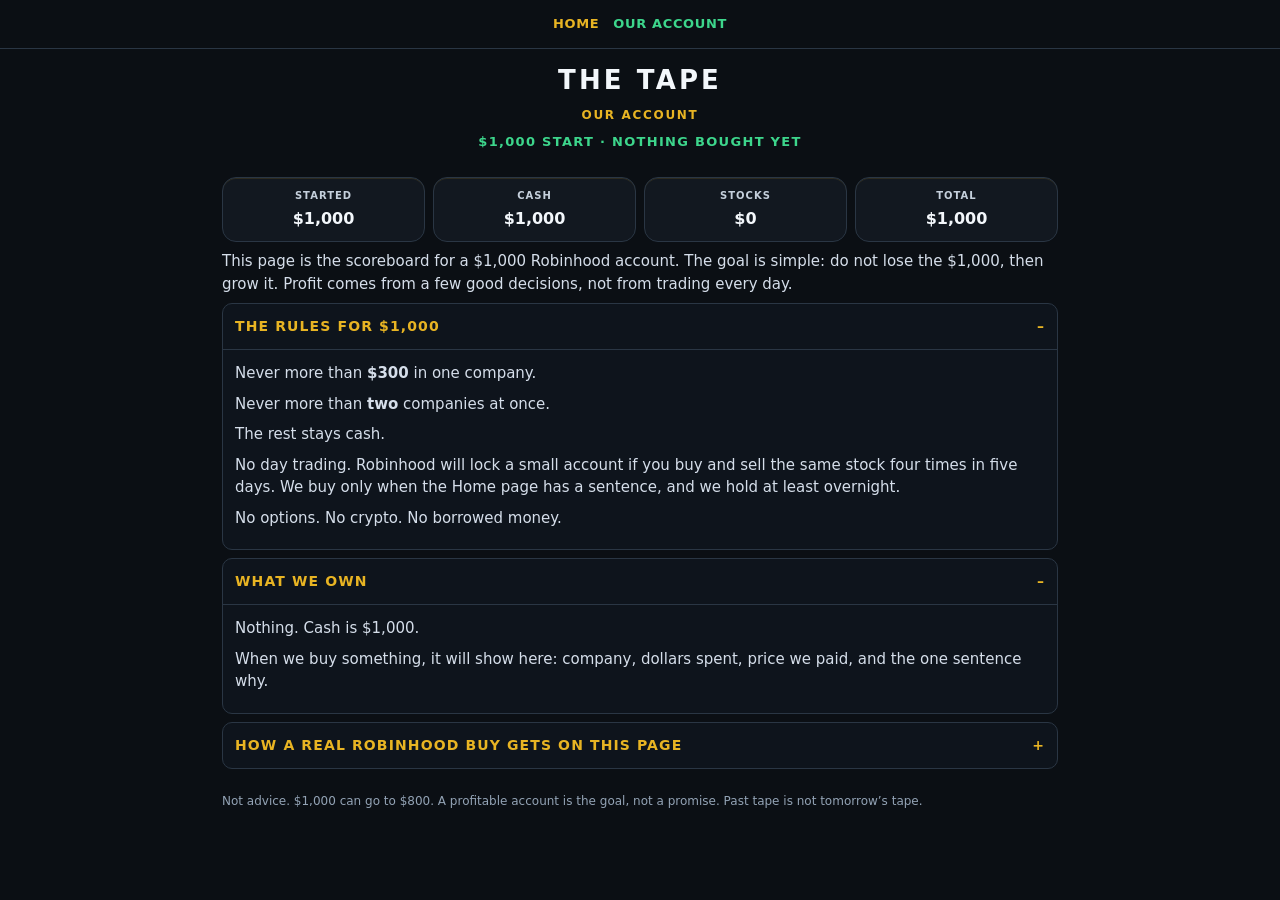
==== account.html @ 734fcb31 "Add Our Account tab: $1,000 Robinhood notebook" ====
<!DOCTYPE html>
<html lang="en"><head>
<meta charset="UTF-8"/>
<meta name="viewport" content="width=device-width,initial-scale=1"/>
<title>The Tape — Our Account</title>
<link rel="stylesheet" href="tape.css?v=7"/>
</head>
<body>
<div class="topnav">
<a href="index.html?v=7">HOME</a>
<a class="on" href="account.html?v=7">OUR ACCOUNT</a>
</div>
<header>
<div class="brand">THE TAPE</div>
<div class="sub">OUR ACCOUNT</div>
<div class="card-date">$1,000 START · NOTHING BOUGHT YET</div>
</header>
<div class="wrap">

<div class="bank">
<div><b>STARTED</b><span>$1,000</span></div>
<div><b>CASH</b><span>$1,000</span></div>
<div><b>STOCKS</b><span>$0</span></div>
<div><b>TOTAL</b><span>$1,000</span></div>
</div>

<p class="note">This page is the scoreboard for a $1,000 Robinhood account. The goal is simple: do not lose the $1,000, then grow it. Profit comes from a few good decisions, not from trading every day.</p>

<details class="block" open>
<summary>THE RULES FOR $1,000</summary>
<div class="body">
<p class="note">Never more than <b>$300</b> in one company.</p>
<p class="note">Never more than <b>two</b> companies at once.</p>
<p class="note">The rest stays cash.</p>
<p class="note">No day trading. Robinhood will lock a small account if you buy and sell the same stock four times in five days. We buy only when the Home page has a sentence, and we hold at least overnight.</p>
<p class="note">No options. No crypto. No borrowed money.</p>
</div>
</details>

<details class="block" open>
<summary>WHAT WE OWN</summary>
<div class="body">
<p class="note">Nothing. Cash is $1,000.</p>
<p class="note">When we buy something, it will show here: company, dollars spent, price we paid, and the one sentence why.</p>
</div>
</details>

<details class="block">
<summary>HOW A REAL ROBINHOOD BUY GETS ON THIS PAGE</summary>
<div class="body">
<p class="note">1. Home page has a sentence that names the company.</p>
<p class="note">2. You buy it in Robinhood. Write down the fill price and the dollars.</p>
<p class="note">3. Tell me those two numbers. I put them on this page.</p>
<p class="note">I cannot see your Robinhood login. This notebook only knows what you tell it.</p>
</div>
</details>

<p class="disclaimer">Not advice. $1,000 can go to $800. A profitable account is the goal, not a promise. Past tape is not tomorrow’s tape.</p>
</div>
</body></html>
---- tape.css ----
:root{--bg:#0b0f14;--line:#2a3644;--gold:#e8b423;--ok:#3dd68c;--muted:#c5d0dc}
*{box-sizing:border-box}
html,body{overflow-x:hidden}
body{margin:0;font-family:"Segoe UI",system-ui,sans-serif;background:#0b0f14;color:#f3f7fb;line-height:1.5;font-size:16px;-webkit-text-size-adjust:100%}
.topnav{display:flex;justify-content:center;gap:10px;padding:10px 8px;border-bottom:1px solid var(--line);position:sticky;top:0;background:#0b0f14;z-index:5}
.topnav a{color:var(--gold);text-decoration:none;font-weight:800;font-size:13px;letter-spacing:.05em;padding:4px 2px}
.topnav a.on{color:var(--ok)}
header{padding:12px 16px 4px;text-align:center}
h1,.brand{margin:0;font-size:26px;letter-spacing:.12em;font-weight:800}
.sub{color:var(--gold);font-size:12px;letter-spacing:.14em;font-weight:700;margin:6px 0 8px}
.card-date{color:#3dd68c;font-size:13px;font-weight:800;letter-spacing:.1em;margin:2px 0 8px}
.updated{display:none}
.note{color:#d5deea;font-size:15px;line-height:1.5;margin:8px 0}
.wrap{max-width:860px;margin:0 auto;padding:4px 12px 56px}
.bank{display:grid;grid-template-columns:repeat(4,1fr);gap:8px;margin:10px 0 6px}
.bank div{background:#121820;border:1px solid var(--line);border-radius:14px;padding:10px 8px;text-align:center;box-shadow:inset 0 1px 0 rgba(232,180,35,.12)}
.bank b{display:block;color:var(--muted);font-size:10px;letter-spacing:.1em;margin-bottom:4px}
.bank span{font-size:16px;font-weight:800}
.block{background:#0e141c;border:1px solid #2a3644;border-radius:10px;margin:8px 0;overflow:hidden}
.block>summary{list-style:none;cursor:pointer;padding:12px 12px;color:#e8b423;font-weight:800;letter-spacing:.08em;font-size:14px;min-height:44px}
.block>summary::-webkit-details-marker{display:none}
.block>summary::after{content:" +";float:right;color:var(--gold)}
.block[open]>summary::after{content:" –"}
.block .body{padding:4px 12px 12px;border-top:1px solid #2a3644}
.kv{display:grid;grid-template-columns:88px 1fr;gap:6px 10px;margin:8px 0}
.kv b{color:#93a3b5;font-size:11px;letter-spacing:.1em;padding-top:3px}
.kv span{font-size:16px;font-weight:800;line-height:1.3}
.stamp{display:inline-block;padding:4px 8px;border-radius:999px;font-size:11px;font-weight:800}
.stamp.bet{background:#3d2a00;color:#e8b423}
.stamp.lean{background:#0d2a1c;color:#3dd68c}
.stamp.fade{background:#3a1212;color:#ff6b6b}
.stamp.pass{background:#1a2230;color:#93a3b5}
.full-link{color:var(--gold);font-weight:800;text-decoration:underline;font-size:15px}
.sd-table{width:100%;border-collapse:collapse;font-size:14px;margin:8px 0}
.sd-table th,.sd-table td{text-align:left;padding:7px 6px;border-bottom:1px solid var(--line);vertical-align:top}
.sd-table th{color:var(--muted);font-size:11px;letter-spacing:.08em}
.disclaimer{color:#93a3b5;font-size:12px;line-height:1.45;margin:24px 0 8px}
.g-btn{display:inline-block;padding:12px 12px;border-radius:8px;border:1px solid var(--line);color:var(--gold);text-decoration:none;font-weight:800;font-size:13px;letter-spacing:.04em;text-align:center;margin:4px 6px 4px 0}
@media(max-width:640px){
  .bank{grid-template-columns:1fr 1fr}
  h1,.brand{font-size:22px}
  .topnav{gap:8px;padding:8px 6px}
  .topnav a{font-size:11px}
  .wrap{padding:4px 10px 72px}
}
@media(min-width:720px){
  .mini{grid-template-columns:repeat(4,1fr)}
}
.mini{display:grid;grid-template-columns:1fr 1fr;gap:6px;margin:8px 0 0;width:100%}
.mini div{background:#121820;border:1px solid var(--line);border-radius:12px;padding:9px 8px;box-shadow:inset 0 1px 0 rgba(232,180,35,.1)}
.mini b{display:block;color:var(--muted);font-size:10px;letter-spacing:.08em}
.mini span{display:block;font-size:13px;font-weight:800;color:#f3f7fb;line-height:1.35;overflow-wrap:anywhere}
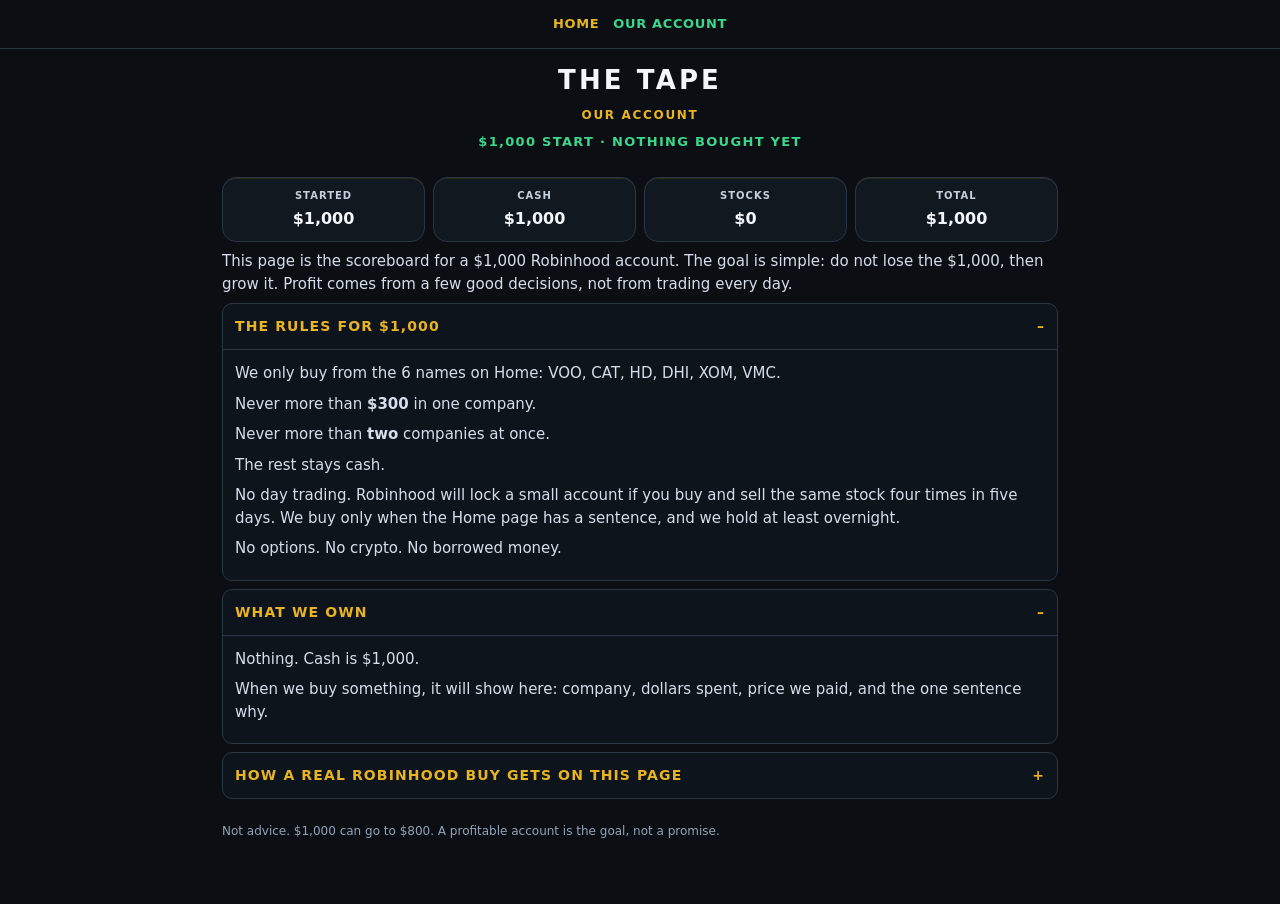
==== commit 0e71eb94: "Cut the list from 14 names to 6" ====
--- a/account.html
+++ b/account.html
@@ -3,12 +3,12 @@
 <meta charset="UTF-8"/>
 <meta name="viewport" content="width=device-width,initial-scale=1"/>
 <title>The Tape — Our Account</title>
-<link rel="stylesheet" href="tape.css?v=7"/>
+<link rel="stylesheet" href="tape.css?v=8"/>
 </head>
 <body>
 <div class="topnav">
-<a href="index.html?v=7">HOME</a>
-<a class="on" href="account.html?v=7">OUR ACCOUNT</a>
+<a href="index.html?v=8">HOME</a>
+<a class="on" href="account.html?v=8">OUR ACCOUNT</a>
 </div>
 <header>
 <div class="brand">THE TAPE</div>
@@ -29,6 +29,7 @@
 <details class="block" open>
 <summary>THE RULES FOR $1,000</summary>
 <div class="body">
+<p class="note">We only buy from the 6 names on Home: VOO, CAT, HD, DHI, XOM, VMC.</p>
 <p class="note">Never more than <b>$300</b> in one company.</p>
 <p class="note">Never more than <b>two</b> companies at once.</p>
 <p class="note">The rest stays cash.</p>
@@ -55,6 +56,6 @@
 </div>
 </details>
 
-<p class="disclaimer">Not advice. $1,000 can go to $800. A profitable account is the goal, not a promise. Past tape is not tomorrow’s tape.</p>
+<p class="disclaimer">Not advice. $1,000 can go to $800. A profitable account is the goal, not a promise.</p>
 </div>
 </body></html>
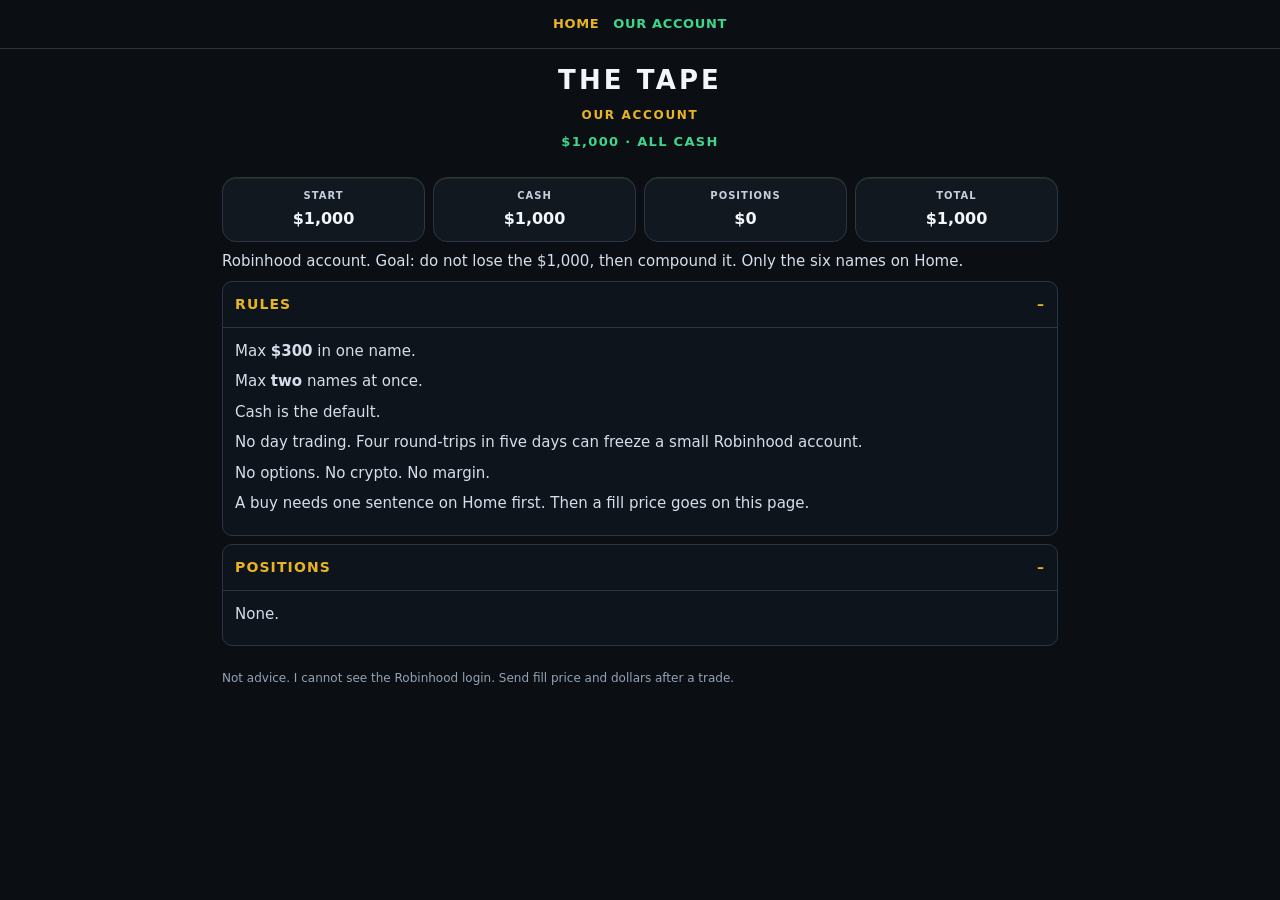
==== commit e7cae4b2: "Replace construction list with six liquid money names" ====
--- a/account.html
+++ b/account.html
@@ -3,59 +3,48 @@
 <meta charset="UTF-8"/>
 <meta name="viewport" content="width=device-width,initial-scale=1"/>
 <title>The Tape — Our Account</title>
-<link rel="stylesheet" href="tape.css?v=8"/>
+<link rel="stylesheet" href="tape.css?v=9"/>
 </head>
 <body>
 <div class="topnav">
-<a href="index.html?v=8">HOME</a>
-<a class="on" href="account.html?v=8">OUR ACCOUNT</a>
+<a href="index.html?v=9">HOME</a>
+<a class="on" href="account.html?v=9">OUR ACCOUNT</a>
 </div>
 <header>
 <div class="brand">THE TAPE</div>
 <div class="sub">OUR ACCOUNT</div>
-<div class="card-date">$1,000 START · NOTHING BOUGHT YET</div>
+<div class="card-date">$1,000 · ALL CASH</div>
 </header>
 <div class="wrap">
 
 <div class="bank">
-<div><b>STARTED</b><span>$1,000</span></div>
+<div><b>START</b><span>$1,000</span></div>
 <div><b>CASH</b><span>$1,000</span></div>
-<div><b>STOCKS</b><span>$0</span></div>
+<div><b>POSITIONS</b><span>$0</span></div>
 <div><b>TOTAL</b><span>$1,000</span></div>
 </div>
 
-<p class="note">This page is the scoreboard for a $1,000 Robinhood account. The goal is simple: do not lose the $1,000, then grow it. Profit comes from a few good decisions, not from trading every day.</p>
+<p class="note">Robinhood account. Goal: do not lose the $1,000, then compound it. Only the six names on Home.</p>
 
 <details class="block" open>
-<summary>THE RULES FOR $1,000</summary>
+<summary>RULES</summary>
 <div class="body">
-<p class="note">We only buy from the 6 names on Home: VOO, CAT, HD, DHI, XOM, VMC.</p>
-<p class="note">Never more than <b>$300</b> in one company.</p>
-<p class="note">Never more than <b>two</b> companies at once.</p>
-<p class="note">The rest stays cash.</p>
-<p class="note">No day trading. Robinhood will lock a small account if you buy and sell the same stock four times in five days. We buy only when the Home page has a sentence, and we hold at least overnight.</p>
-<p class="note">No options. No crypto. No borrowed money.</p>
+<p class="note">Max <b>$300</b> in one name.</p>
+<p class="note">Max <b>two</b> names at once.</p>
+<p class="note">Cash is the default.</p>
+<p class="note">No day trading. Four round-trips in five days can freeze a small Robinhood account.</p>
+<p class="note">No options. No crypto. No margin.</p>
+<p class="note">A buy needs one sentence on Home first. Then a fill price goes on this page.</p>
 </div>
 </details>
 
 <details class="block" open>
-<summary>WHAT WE OWN</summary>
+<summary>POSITIONS</summary>
 <div class="body">
-<p class="note">Nothing. Cash is $1,000.</p>
-<p class="note">When we buy something, it will show here: company, dollars spent, price we paid, and the one sentence why.</p>
+<p class="note">None.</p>
 </div>
 </details>
 
-<details class="block">
-<summary>HOW A REAL ROBINHOOD BUY GETS ON THIS PAGE</summary>
-<div class="body">
-<p class="note">1. Home page has a sentence that names the company.</p>
-<p class="note">2. You buy it in Robinhood. Write down the fill price and the dollars.</p>
-<p class="note">3. Tell me those two numbers. I put them on this page.</p>
-<p class="note">I cannot see your Robinhood login. This notebook only knows what you tell it.</p>
-</div>
-</details>
-
-<p class="disclaimer">Not advice. $1,000 can go to $800. A profitable account is the goal, not a promise.</p>
+<p class="disclaimer">Not advice. I cannot see the Robinhood login. Send fill price and dollars after a trade.</p>
 </div>
 </body></html>
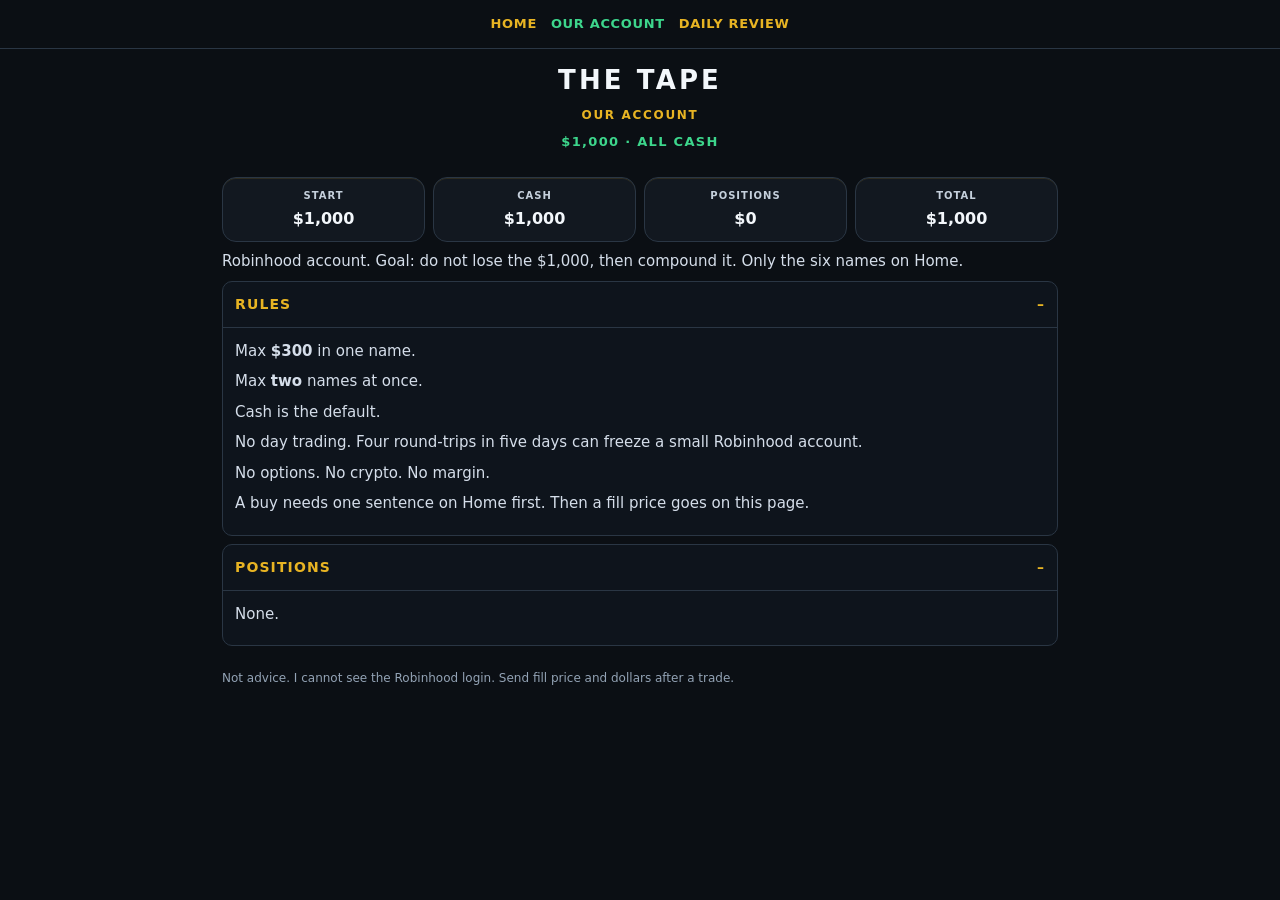
==== commit 46c3f74a: "Add Daily Review tab for Tuesday close" ====
--- a/account.html
+++ b/account.html
@@ -3,12 +3,13 @@
 <meta charset="UTF-8"/>
 <meta name="viewport" content="width=device-width,initial-scale=1"/>
 <title>The Tape — Our Account</title>
-<link rel="stylesheet" href="tape.css?v=9"/>
+<link rel="stylesheet" href="tape.css?v=10"/>
 </head>
 <body>
 <div class="topnav">
-<a href="index.html?v=9">HOME</a>
-<a class="on" href="account.html?v=9">OUR ACCOUNT</a>
+<a href="index.html?v=10">HOME</a>
+<a class="on" href="account.html?v=10">OUR ACCOUNT</a>
+<a href="review.html?v=10">DAILY REVIEW</a>
 </div>
 <header>
 <div class="brand">THE TAPE</div>
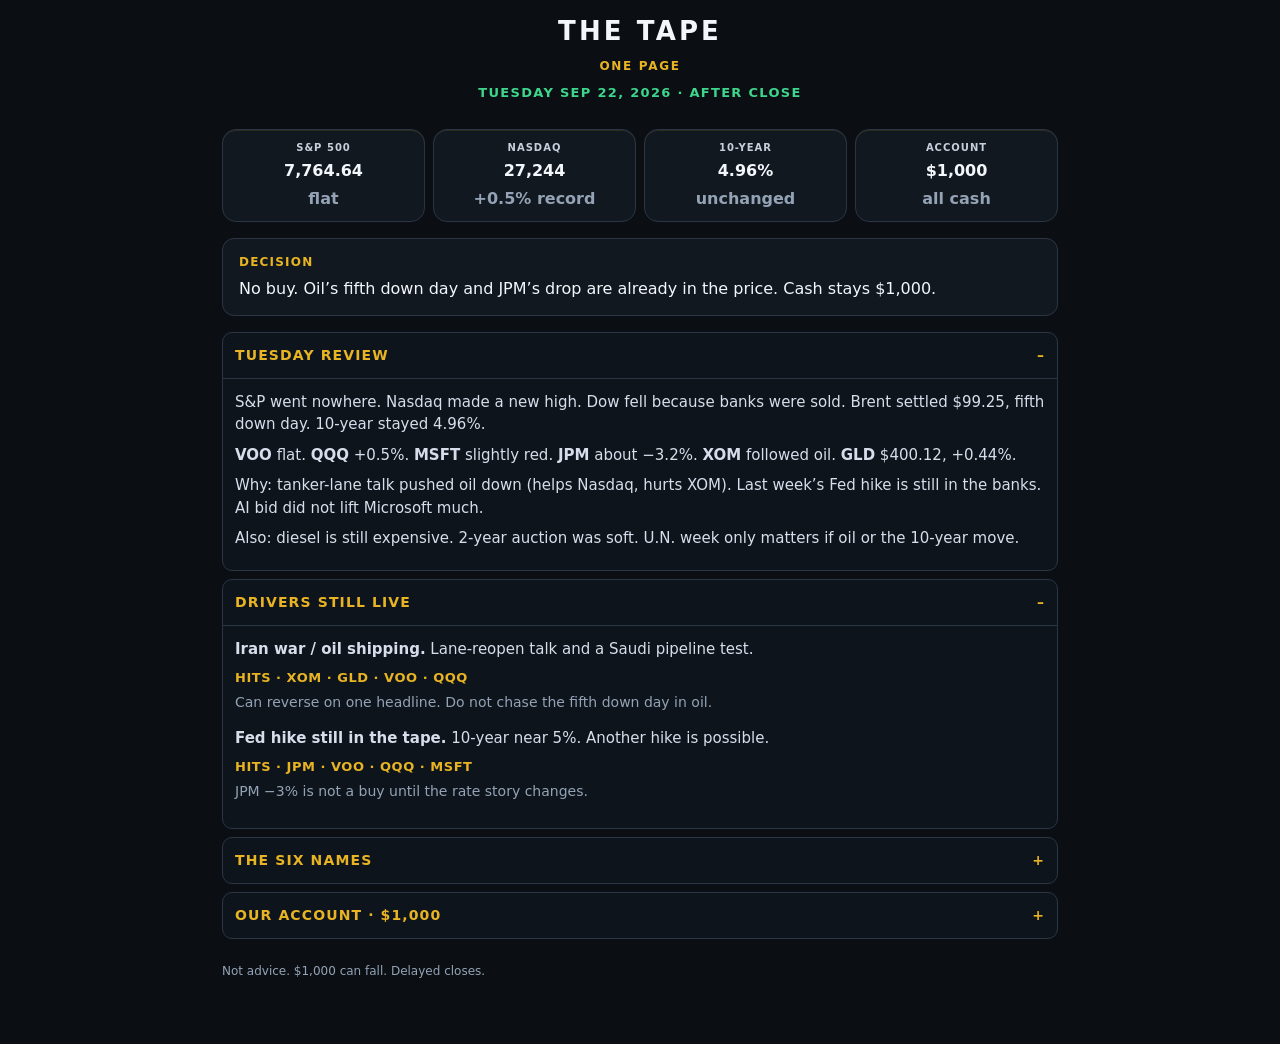
==== commit 644003f2: "One page. Review and account folded in." ====
--- a/account.html
+++ b/account.html
@@ -1,51 +1 @@
-<!DOCTYPE html>
-<html lang="en"><head>
-<meta charset="UTF-8"/>
-<meta name="viewport" content="width=device-width,initial-scale=1"/>
-<title>The Tape — Our Account</title>
-<link rel="stylesheet" href="tape.css?v=10"/>
-</head>
-<body>
-<div class="topnav">
-<a href="index.html?v=10">HOME</a>
-<a class="on" href="account.html?v=10">OUR ACCOUNT</a>
-<a href="review.html?v=10">DAILY REVIEW</a>
-</div>
-<header>
-<div class="brand">THE TAPE</div>
-<div class="sub">OUR ACCOUNT</div>
-<div class="card-date">$1,000 · ALL CASH</div>
-</header>
-<div class="wrap">
-
-<div class="bank">
-<div><b>START</b><span>$1,000</span></div>
-<div><b>CASH</b><span>$1,000</span></div>
-<div><b>POSITIONS</b><span>$0</span></div>
-<div><b>TOTAL</b><span>$1,000</span></div>
-</div>
-
-<p class="note">Robinhood account. Goal: do not lose the $1,000, then compound it. Only the six names on Home.</p>
-
-<details class="block" open>
-<summary>RULES</summary>
-<div class="body">
-<p class="note">Max <b>$300</b> in one name.</p>
-<p class="note">Max <b>two</b> names at once.</p>
-<p class="note">Cash is the default.</p>
-<p class="note">No day trading. Four round-trips in five days can freeze a small Robinhood account.</p>
-<p class="note">No options. No crypto. No margin.</p>
-<p class="note">A buy needs one sentence on Home first. Then a fill price goes on this page.</p>
-</div>
-</details>
-
-<details class="block" open>
-<summary>POSITIONS</summary>
-<div class="body">
-<p class="note">None.</p>
-</div>
-</details>
-
-<p class="disclaimer">Not advice. I cannot see the Robinhood login. Send fill price and dollars after a trade.</p>
-</div>
-</body></html>
+<!DOCTYPE html><html><head><meta charset="UTF-8"/><meta http-equiv="refresh" content="0;url=index.html?v=11"/><title>The Tape</title><script>location.replace("index.html?v=11")</script></head><body><a href="index.html?v=11">The Tape</a></body></html>
